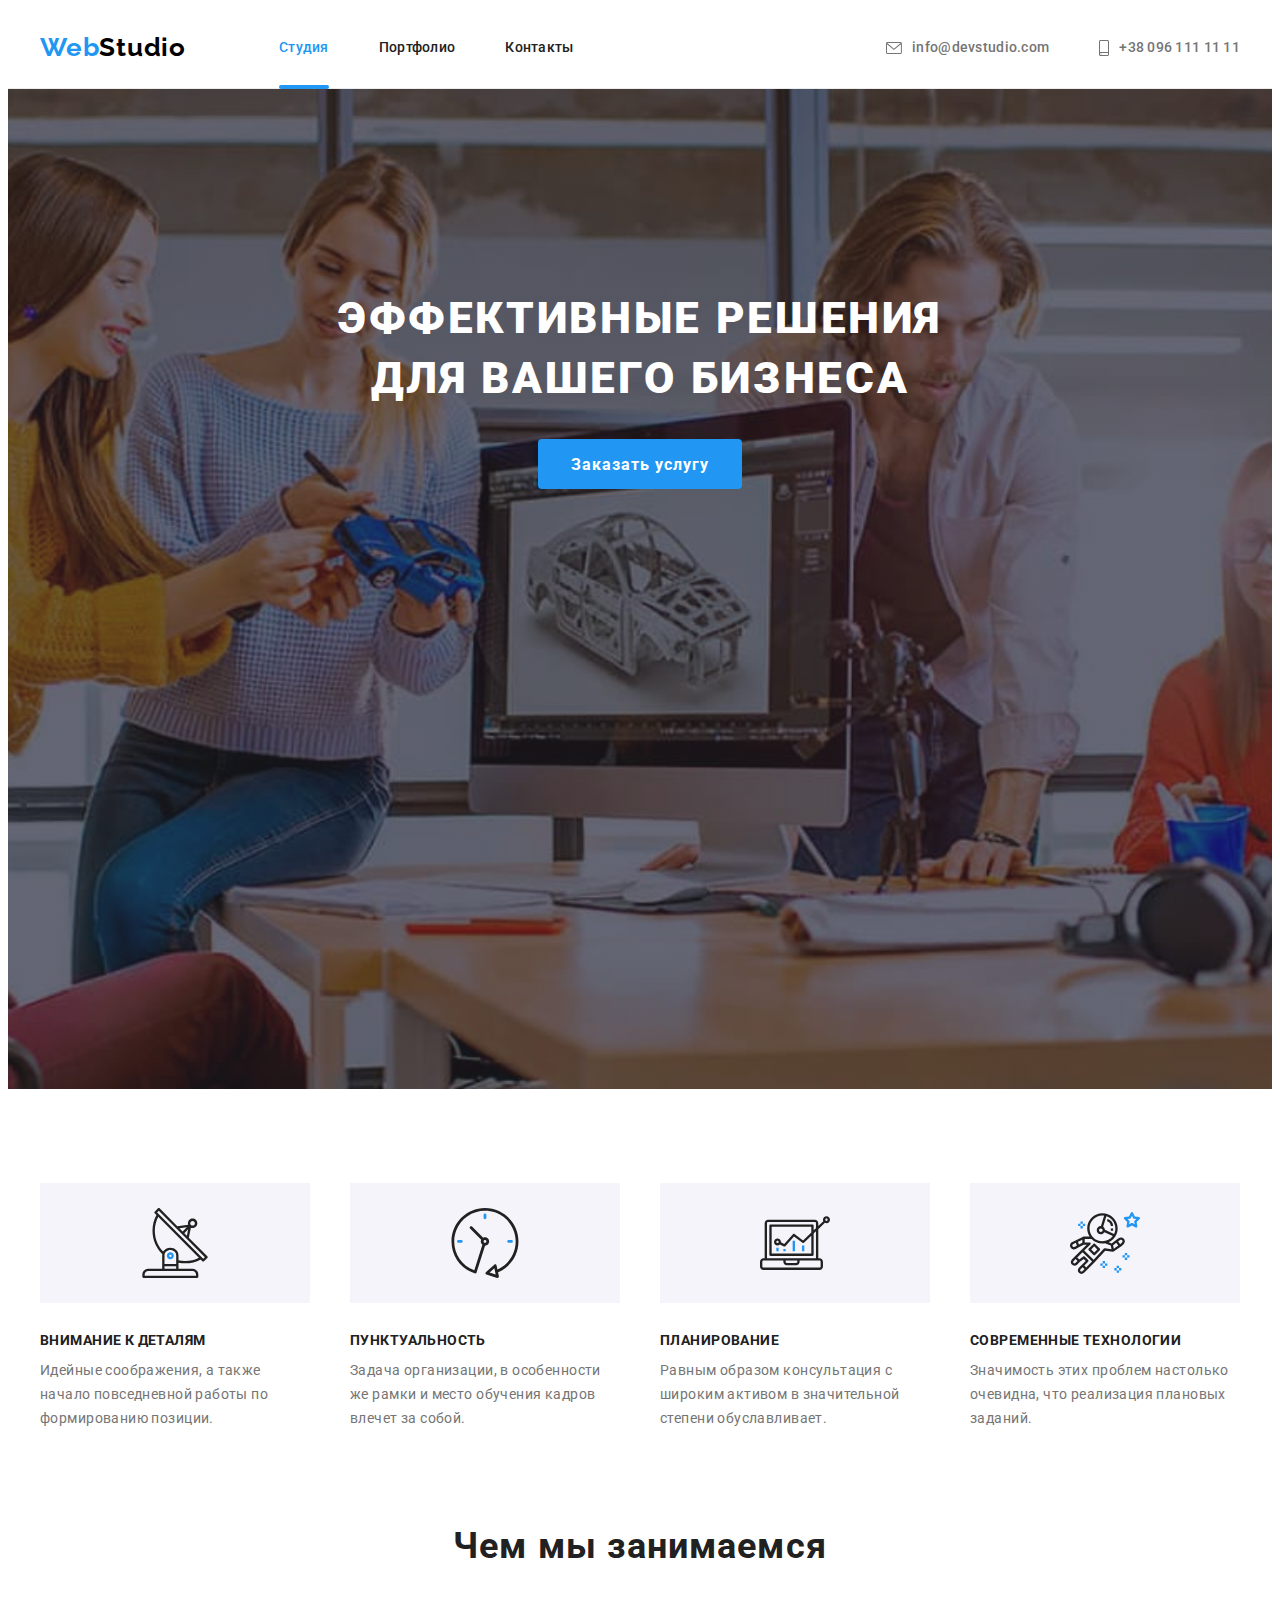
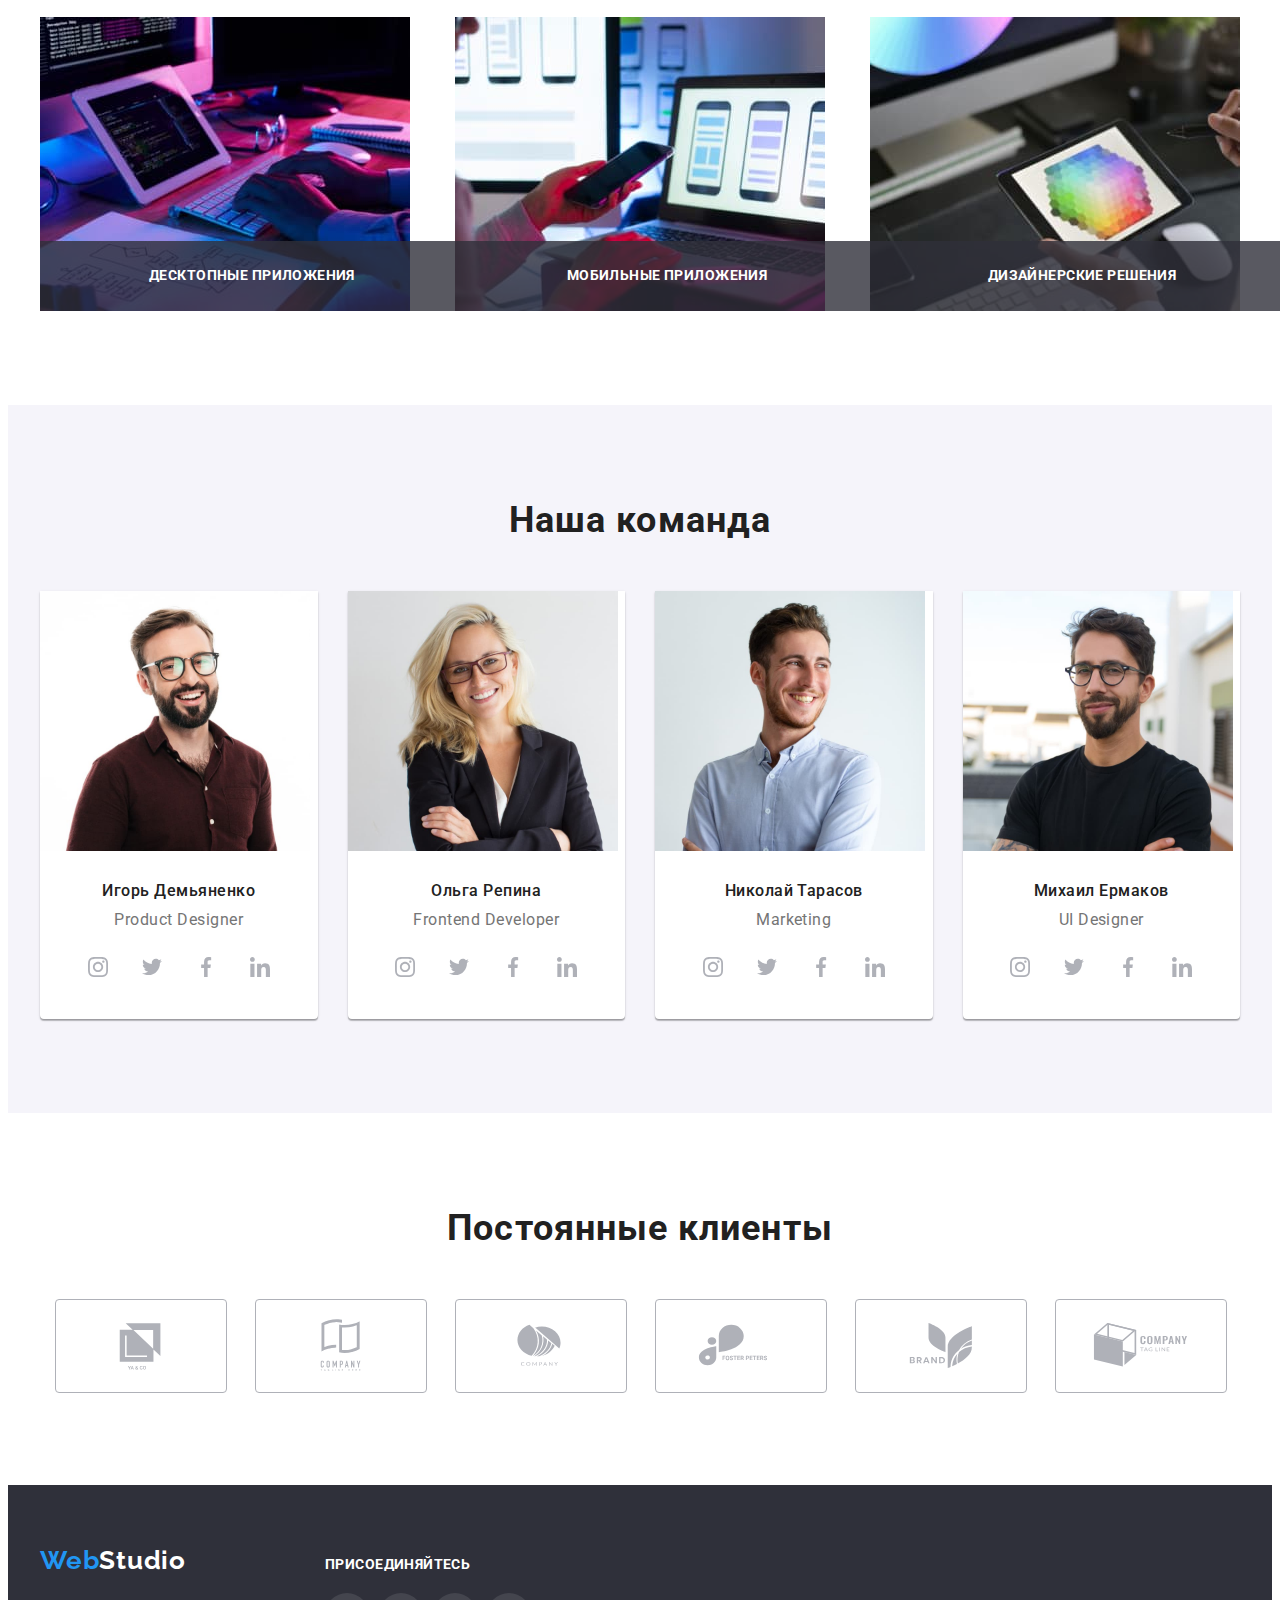
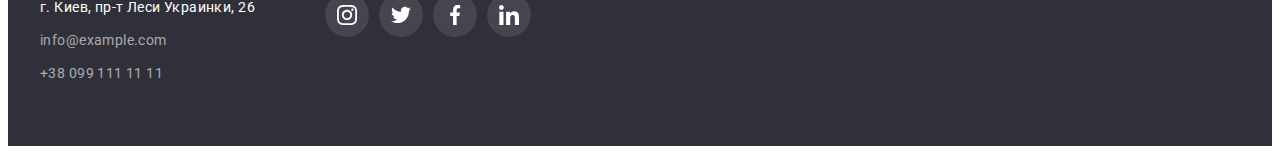
==== index.html @ 165cd379 "Загрузил код и материалы предыдущей домашней работы" ====
<!DOCTYPE html>
<html lang="ru">
<head>
    <meta charset="UTF-8">
    <meta http-equiv="X-UA-Compatible" content="IE=edge">
    <meta name="viewport" content="width=device-width, initial-scale=1.0">
    <title>WebStudio</title>
    <link rel="preconnect" href="https://fonts.googleapis.com">
    <link rel="preconnect" href="https://fonts.gstatic.com" crossorigin>
    <link href="https://fonts.googleapis.com/css2?family=Raleway:wght@700&family=Roboto:wght@400;500;700;900&display=swap" rel="stylesheet">
    <link rel="stylesheet" href="https://cdnjs.cloudflare.com/ajax/libs/modern-normalize/1.1.0/modern-normalize.min.css"
        integrity="sha512-wpPYUAdjBVSE4KJnH1VR1HeZfpl1ub8YT/NKx4PuQ5NmX2tKuGu6U/JRp5y+Y8XG2tV+wKQpNHVUX03MfMFn9Q=="
        crossorigin="anonymous" referrerpolicy="no-referrer" />
    <link rel="stylesheet" href="./css/styles.css">
</head>
<body>
    <header class="header">
        <div class="container">
            <nav class="header-nav">
                <a href="" lang="en" class="header-logo link"><span>Web</span>Studio</a>
                <ul class="header-list list">
                    <li class="header-item"><a href="./index.html" class="header-link link current">Студия</a></li>
                    <li class="header-item"><a href="./portfolio.html" class="header-link link hidden">Портфолио</a></li>
                    <li class="header-item"><a href="" class="header-link link hidden">Контакты</a></li>
                </ul>
            </nav>
            <ul class="header-aside list">
                <li class="header-contact">
                    <a href="mailto:info@devstudio.com" class="header-mail link"><svg class="header-icon-envelope" width="16" height="12">
                        <use href="./images/icons.svg#icon-envelope"></use>
                    </svg>info@devstudio.com</a>
                </li>
                <li class="header-contact">
                    <a href="tel:+380961111111" class="header-tel link"><svg class="header-icon-smartphone" width="10" height="16">
                        <use href="./images/icons.svg#icon-smartphone"></use>
                    </svg>+38 096 111 11 11</a>  
                </li>
            </ul>
        </div>
    </header>
    <main>
        <section class="hero">
            <div class="hero-content container">
                <h1 class="hero-titel">Эффективные решения для вашего бизнеса</h1>
                <button type="button" class="hero-btn" data-modal-open>Заказать услугу</button>
            </div>
        </section>
        <section class="about">
            <div class="container">
                <h2 class="about-titel visually-hidden">Нашы преимущества</h2>
                <ul class="about-list list">
                    <li class="about-item">
                        <div>
                            <svg class="fnetwork-icon " width="70" height="70">
                                <use href="./images/icons.svg#icon-antenna"></use>
                            </svg>
                        </div>
                        <h3 class="about-heading">Внимание к деталям</h3>
                        <p class="about-text">Идейные соображения, а также начало повседневной работы по формированию
                            позиции.</p>
                    </li>
                    <li class="about-item">
                        <div>
                            <svg class="fnetwork-icon" width="70" height="70">
                                <use href="./images/icons.svg#icon-clock"></use>
                            </svg>
                        </div>
                        <h3 class="about-heading">Пунктуальность</h3>
                        <p class="about-text">Задача организации, в особенности же рамки и место обучения кадров влечет за
                            собой.</p>
                    </li>
                    <li class="about-item">
                        <div>
                            <svg class="fnetwork-icon" width="70" height="70">
                                <use href="./images/icons.svg#icon-diagram"></use>
                            </svg>
                        </div>
                        <h3 class="about-heading">Планирование</h3>
                        <p class="about-text">Равным образом консультация с широким активом в значительной степени
                            обуславливает.</p>
                    </li>
                    <li class="about-item">
                        <div>
                            <svg class="fnetwork-icon" width="70" height="70">
                                <use href="./images/icons.svg#icon-astronaut"></use>
                            </svg>
                        </div>
                        <h3 class="about-heading">Современные технологии</h3>
                        <p class="about-text">Значимость этих проблем настолько очевидна, что реализация плановых заданий.
                        </p>
                    </li>
                </ul>
            </div>
        </section>
        <section class="work">
            <div class="container">
                <h2 class="work-titel">Чем мы занимаемся</h2>
                <ul class="work-list list">
                    <li class="work-item">
                        <img src="./images/we-doing-1.jpg" alt="печать кода разработчиком" width="370">
                        <h3 class="work-item-subtitel">Десктопные приложения</h3>
                    </li>
                    <li class="work-item">
                        <img src="./images/we-doing-2.jpg" alt="подбор стияля разработчиком" width="370">
                        <h3 class="work-item-subtitel">Мобильные приложения</h3>
                    </li>
                    <li class="work-item">
                        <img src="./images/we-doing-3.jpg" alt="цветовая палитра к стилям" width="370">
                        <h3 class="work-item-subtitel">Дизайнерские решения</h3>
                    </li>
                </ul>
            </div>
        </section>
        <section class="team">
            <div class="container">
                <h2 class="team-titel">Наша команда</h2>
                <ul class="team-list list">
                    <li class="team-item">
                        <img src="./images/foto-1-id.jpg" alt="фото Игорь Демьяненко" width="270">
                        <div>
                            <h3 class="team-heading">Игорь Демьяненко</h3>
                            <p lang="en" class="team-text">Product Designer</p>
                            <ul class="team-soc-list list">
                                <li class="team-soc-item">
                                    <a href="" class="team-soc-link link">
                                        <svg class="team-soc-icon" width="20" height="20">
                                            <use href="./images/icons.svg#icon-instagram"></use>
                                        </svg>
                                    </a>
                                </li>
                                <li class="team-soc-item">
                                    <a href="" class="team-soc-link link">
                                        <svg class="team-soc-icon" width="20" height="20">
                                            <use href="./images/icons.svg#icon-twitter"></use>
                                        </svg>
                                    </a>
                                </li>
                                <li class="team-soc-item">
                                    <a href="" class="team-soc-link link">
                                        <svg class="team-soc-icon" width="20" height="20">
                                            <use href="./images/icons.svg#icon-facebook"></use>
                                        </svg>
                                    </a>
                                </li>
                                <li class="team-soc-item">
                                    <a href="" class="team-soc-link link">
                                        <svg class="team-soc-icon" width="20" height="20">
                                            <use href="./images/icons.svg#icon-linkedin"></use>
                                        </svg>
                                    </a>
                                </li>
                            </ul>
                        </div>
                    </li>
                    <li class="team-item">
                        <img src="./images/foto-2-or.jpg" alt="фото Ольга Репина" width="270">
                        <div>
                            <h3 class="team-heading">Ольга Репина</h3>
                            <p lang="en" class="team-text">Frontend Developer</p>
                            <ul class="team-soc-list list">
                                <li class="team-soc-item">
                                    <a href="" class="team-soc-link link">
                                        <svg class="team-soc-icon" width="20" height="20">
                                            <use href="./images/icons.svg#icon-instagram"></use>
                                        </svg>
                                    </a>
                                </li>
                                <li class="team-soc-item">
                                    <a href="" class="team-soc-link link">
                                        <svg class="team-soc-icon" width="20" height="20">
                                            <use href="./images/icons.svg#icon-twitter"></use>
                                        </svg>
                                    </a>
                                </li>
                                <li class="team-soc-item">
                                    <a href="" class="team-soc-link link">
                                        <svg class="team-soc-icon" width="20" height="20">
                                            <use href="./images/icons.svg#icon-facebook"></use>
                                        </svg>
                                    </a>
                                </li>
                                <li class="team-soc-item">
                                    <a href="" class="team-soc-link link">
                                        <svg class="team-soc-icon" width="20" height="20">
                                            <use href="./images/icons.svg#icon-linkedin"></use>
                                        </svg>
                                    </a>
                                </li>
                            </ul>
                        </div>
                    </li>
                    <li class="team-item">
                        <img src="./images/foto-3-nt.jpg" alt="фото Николай Тарасов" width="270">
                        <div>
                            <h3 class="team-heading">Николай Тарасов</h3>
                            <p lang="en" class="team-text">Marketing</p>
                            <ul class="team-soc-list list">
                                <li class="team-soc-item">
                                    <a href="" class="team-soc-link link">
                                        <svg class="team-soc-icon" width="20" height="20">
                                            <use href="./images/icons.svg#icon-instagram"></use>
                                        </svg>
                                    </a>
                                </li>
                                <li class="team-soc-item">
                                    <a href="" class="team-soc-link link">
                                        <svg class="team-soc-icon" width="20" height="20">
                                            <use href="./images/icons.svg#icon-twitter"></use>
                                        </svg>
                                    </a>
                                </li>
                                <li class="team-soc-item">
                                    <a href="" class="team-soc-link link">
                                        <svg class="team-soc-icon" width="20" height="20">
                                            <use href="./images/icons.svg#icon-facebook"></use>
                                        </svg>
                                    </a>
                                </li>
                                <li class="team-soc-item">
                                    <a href="" class="team-soc-link link">
                                        <svg class="team-soc-icon" width="20" height="20">
                                            <use href="./images/icons.svg#icon-linkedin"></use>
                                        </svg>
                                    </a>
                                </li>
                            </ul>
                        </div>
                    </li>
                    <li class="team-item">
                        <img src="./images/foto-4-me.jpg" alt="фото Михаил Ермаков" width="270">
                        <div>
                            <h3 class="team-heading">Михаил Ермаков</h3>
                            <p lang="en" class="team-text">UI Designer</p>
                            <ul class="team-soc-list list">
                                <li class="team-soc-item">
                                    <a href="" class="team-soc-link link">
                                        <svg class="team-soc-icon" width="20" height="20">
                                            <use href="./images/icons.svg#icon-instagram"></use>
                                        </svg>
                                    </a>
                                </li>
                                <li class="team-soc-item">
                                    <a href="" class="team-soc-link link">
                                        <svg class="team-soc-icon" width="20" height="20">
                                            <use href="./images/icons.svg#icon-twitter"></use>
                                        </svg>
                                    </a>
                                </li>
                                <li class="team-soc-item">
                                    <a href="" class="team-soc-link link">
                                        <svg class="team-soc-icon" width="20" height="20">
                                            <use href="./images/icons.svg#icon-facebook"></use>
                                        </svg>
                                    </a>
                                </li>
                                <li class="team-soc-item">
                                    <a href="" class="team-soc-link link">
                                        <svg class="team-soc-icon" width="20" height="20">
                                            <use href="./images/icons.svg#icon-linkedin"></use>
                                        </svg>
                                    </a>
                                </li>
                            </ul>
                        </div>
                    </li>
                </ul>
            </div>
        </section>
        <section class="client">
            <div class="container">
                <h2 class="client-title">Постоянные клиенты</h2>
                <ul class="client-list list">
                    <li class="client-item">
                        <a href="" class="client-link">
                            <svg class="client-logo" width="106" height="60">
                                <use href="./images/icons.svg#icon-Logo-1"></use>
                            </svg>
                        </a>
                    </li>
                    <li class="client-item">
                        <a href="" class="client-link">
                            <svg class="client-logo" width="106" height="60">
                                <use href="./images/icons.svg#icon-Logo-2"></use>
                            </svg>
                        </a>
                    </li>
                    <li class="client-item">
                        <a href="" class="client-link">
                            <svg class="client-logo" width="106" height="60">
                                <use href="./images/icons.svg#icon-Logo-3"></use>
                            </svg>
                        </a>
                    </li>
                    <li class="client-item">
                        <a href="" class="client-link">
                            <svg class="client-logo" width="106" height="60">
                                <use href="./images/icons.svg#icon-Logo-4"></use>
                            </svg>
                        </a>
                    </li>
                    <li class="client-item">
                        <a href="" class="client-link">
                            <svg class="client-logo" width="106" height="60">
                                <use href="./images/icons.svg#icon-Logo-5"></use>
                            </svg>
                        </a>
                    </li>
                    <li class="client-item">
                        <a href="" class="client-link">
                            <svg class="client-logo" width="106" height="60">
                                <use href="./images/icons.svg#icon-Logo-6"></use>
                            </svg>
                        </a>
                    </li>
                </ul>
            </div>
        </section>
    </main>
    <footer class="footer">
        <div class="container">
            <div class="footer-contact">
                <a href="" lang="en" class="footer-link link"><span>Web</span>Studio</a>
                <address class="footer-address">
                    <ul class="footer-list list">
                        <li class="footer-item"><a href="https://goo.gl/maps/3HotEXgrahbwHq118" target="_blank"
                                rel="noopener nofollow noreferrer" class="footer-map link">г. Киев, пр-т Леси Украинки,
                                26</a></li>
                        <li class="footer-item"><a href="mailto:info@example.com"
                                class="footer-mail link">info@example.com</a></li>
                        <li class="footer-item"><a href="tel:+380991111111" class="footer-tel link">+38 099 111 11 11</a>
                        </li>
                    </ul>
                </address>
            </div>
            <div class="footer-network">
                <h3 class="fnetwork-title">Присоединяйтесь</h3>
                <ul class="fnetwork-list list">
                    <li class="fnetwork-item">
                        <a href="" class="fnetwork-link">
                            <svg class="fnetwork-icon" width="20" height="20">
                                <use href="./images/icons.svg#icon-instagram"></use>
                            </svg>
                        </a>
                    </li>
                    <li class="fnetwork-item">
                        <a href="" class="fnetwork-link">
                            <svg class="fnetwork-icon" width="20" height="20">
                                <use href="./images/icons.svg#icon-twitter"></use>
                            </svg>
                        </a>
                    </li>
                    <li class="fnetwork-item">
                        <a href="" class="fnetwork-link">
                            <svg class="fnetwork-icon" width="20" height="20">
                                <use href="./images/icons.svg#icon-facebook"></use>
                            </svg>
                        </a>
                    </li>
                    <li class="fnetwork-item">
                        <a href="" class="fnetwork-link">
                            <svg class="fnetwork-icon" width="20" height="20">
                                <use href="./images/icons.svg#icon-linkedin"></use>
                            </svg>
                        </a>
                    </li>
                </ul>
            </div>
        </div>
    </footer>
    <div class="backdrop is-hidden" data-modal>
        <div class="modal">
            <button type="button" class="modal-close-btn" data-modal-close>
                <svg class="modal-close-icon" width="30" height="30">
                    <use href="./images/icons.svg#icon-close"></use>
                </svg>
            </button>
        </div>
    </div>
    <script src="./js/model.js"></script>
</body>
</html>
---- css/styles.css ----
:root {
    --basic-text-color: #212121;
    --text-color: #757575;
    --accent-color: #2196F3;
    --text-on-dark-background: #FFFFFF;
    --first-background-color: #FFFFFF;
    --second-background-color: #2F303A;
    --third-background-color: #F5F4FA;
    --background-button: #F5F4FA;
    --basic-socicon-color: #AFB1B8;
} 

p, h1, h2, h3, h4, h5, h6 {
    margin: 0%;
}

ul, ol {
    margin: 0%;
    padding-left: 0%;
}

.container {
    width: 1200px;
    margin: 0 auto;
    padding-left: 15px;
    padding-right: 15px;
}

body {
    font-family: 'Roboto', sans-serif;
    color: var(--basic-text-color);
}

.list {
    list-style: none;
}

.link {
    text-decoration: none;
}

.link.current {
    color: var(--accent-color);
}

.link.hidden::after {
    content: '';
    position: absolute;
    left: 0;
    bottom: -1px;

    display: block;
    width: 100%;
    height: 4px;
    border-radius: 2px;
    background-color: var(--accent-color);

    opacity: 0;
    transform: scaleX(0);
    transition: opacity 250ms cubic-bezier(0.4, 0, 0.2, 1), transform 250ms cubic-bezier(0.4, 0, 0.2, 1);
}

.link.current::after {
    content: '';
    position: absolute;
    left: 0;
    bottom: -1px;

    display: block;
    width: 100%;
    height: 4px;
    border-radius: 2px;
    background-color: var(--accent-color);
}

img {
    display: block;
}

.visually-hidden {
    position: absolute;
    width: 1px;
    height: 1px;
    margin: -1px;
    border: 0;
    padding: 0;
    white-space: nowrap;
    clip-path: inset(100%);
    clip: rect(0 0 0 0);
    overflow: hidden;
}

/*-------------------------------------------------------HEADER-------------------------------------------------------*/

.header {
    background-color: var(--first-background-color);
    border-bottom: 1px solid #ECECEC;
}

.header .container {
    display: flex;
    align-items: center;
}

.header-logo span {
    color: #2196F3;
}

.header-nav {
    display: flex;
    align-items: center;
}

.header-logo {
    margin-right: 93px;

    font-family: 'Raleway', sans-serif;
    font-weight: 700;
    font-size: 26px;
    line-height: 1.2;
    letter-spacing: 0.03em;
    color: #000000;
}

.header-link {
    position: relative;

    padding-top: 32px;
    padding-bottom: 32px;
    display: block;
    
    font-weight: 500;
    font-size: 14px;
    line-height: 1.14;
    letter-spacing: 0.02em;
    color: var(--basic-text-color);
    transition: color 250ms cubic-bezier(0.4, 0, 0.2, 1);
}



.header-list {
    display: flex;
}

.header-item:not(:last-child),
.header-contact:not(:last-child) {
    margin-right: 50px;
}

.header-aside {
    display: flex;
    margin-left: auto;
}

.header-icon-envelope {
    width: 16px;
    height: 12px;
    margin-right: 10px;
    fill: currentColor;
}

.header-icon-smartphone {
    width: 10px;
    height: 16px;
    margin-right: 10px;
    fill: currentColor;
}

.header-mail,.header-tel {
    display: flex;
    align-items: center;
    padding-top: 32px;
    padding-bottom: 32px;
    font-weight: 500;
    font-size: 14px;
    line-height: 1.14;
    letter-spacing: 0.02em;
    color: var(--text-color);
    transition: color 250ms cubic-bezier(0.4, 0, 0.2, 1);
}

.header-link:hover, 
.header-link:focus,
.header-mail:hover,
.header-mail:focus,
.header-tel:hover,
.header-tel:focus { 
    color: var(--accent-color);
} 

.header-link:hover.link.hidden::after,
.header-link:focus.link.hidden::after {
    opacity: 1;
    transform: scaleX(1);
}

/*-------------------------------------------------------HERO-------------------------------------------------------*/

.hero {
    max-width: 1600px;
    height: 600px;
    padding: 200px 0px;
    margin: 0 auto;
    background-image: linear-gradient(
        rgba(47, 48, 58, 0.4),
        rgba(47, 48, 58, 0.4)),
        url(../images/background-hero.jpg);
    background-size: cover;
    background-position: center;
    background-repeat: no-repeat;
    background-color: #C4C4C4;
}

.hero-content {
    text-align: center;
}

.hero-titel {
    max-width: 696px;
    margin: 0px auto;

    font-weight: 900;
    font-size: 44px;
    line-height: 1.36;
    letter-spacing: 0.06em;
    text-transform: uppercase;
    color: var(--text-on-dark-background);
}

.hero-btn {
    min-width: 200px;
    height: 50px;
    border-radius: 4px;
    border: 1px solid transparent;
    padding: 10px 32px;
    margin-top: 30px;

    font-family: inherit;
    font-weight: 700;
    font-size: 16px;
    line-height: 1.88;
    letter-spacing: 0.06em;
    color: var(--text-on-dark-background);
    background-color: var(--accent-color);
    cursor: pointer;
    text-align: center;
    transition: background-color 250ms cubic-bezier(0.4, 0, 0.2, 1);
}

.hero-btn:hover, .hero-btn:focus {
    background-color: #188CE8;
}

/*-------------------------------------------------------ABOUT-------------------------------------------------------*/

.about {
    padding-top: 94px;
    padding-bottom: 47px;
}

.about-list{
    display: flex;
    justify-content: space-between;
}

.about-item{
    max-width: 270px;
}

.about-item div {
    display: flex;
    height: 120px;
    background-color: var(--background-button);
    justify-content: center;
    align-items: center;
}

/* .about-item::before {
    display: block;
    content: '';
    height: 120px;
    background-image: url(../images/antenna.svg);
    background-color: var(--background-button); */

.about-heading {
    margin-top: 30px;
    font-weight: 700;
    font-size: 14px;
    line-height: 1.14;
    letter-spacing: 0.03em;
    text-transform: uppercase;
}

.about-text {
    margin-top: 10px;

    font-size: 14px;
    line-height: 1.71;
    letter-spacing: 0.03em;
    color: var(--text-color);
}

/*-------------------------------------------------------WORK-------------------------------------------------------*/

.work {
    padding-top: 47px;
    padding-bottom: 94px;
}

.work-titel {
    font-weight: 700;
    font-size: 36px;
    line-height: 1.17;
    text-align: center;
    letter-spacing: 0.03em;
}

.work-list{
    margin-top: 50px;
    display: flex;
    justify-content: space-between;
}

.work-item {
    position: relative;
}

.work-item-subtitel {
    position: absolute;
    left: 0;
    bottom: 0;

    font-weight: 700;
    font-size: 14px;
    line-height: 1.14;
    text-align: center;
    letter-spacing: 0.03em;
    text-transform: uppercase;
    color: var(--first-background-color);
    background-color: rgba(47, 48, 58, 0.8);

    display: block;
    width: 100%;
    padding: 27px;
}

/*-------------------------------------------------------TEAM-------------------------------------------------------*/

.team {
    padding-top: 94px;
    padding-bottom: 94px;

    background-color: var(--third-background-color);
}

.team-list {
    display: flex;
    margin-top: 50px;
}

.team-item {
    width: calc((100% - 90px) / 4);
    margin-right: 30px;
    background-color: var(--first-background-color);

    border-radius: 0px 0px 4px 4px;
    box-shadow: 0px 1px 3px rgba(0, 0, 0, 0.12), 0px 1px 1px rgba(0, 0, 0, 0.14), 0px 2px 1px rgba(0, 0, 0, 0.2);
}

.team-item:last-child {
    margin-right: 0px;
}

.team-item div {
    padding-top: 30px;
    padding-bottom: 30px;
    text-align: center;
}

.team-titel {
    font-weight: 700;
    font-size: 36px;
    line-height: 1.17;
    text-align: center;
    letter-spacing: 0.03em;
}

.team-heading {
    font-weight: 500;
    font-size: 16px;
    line-height: 1.19;
    letter-spacing: 0.03em;
}

.team-text {
    margin-top: 10px;

    font-size: 16px;
    line-height: 1.19;
    letter-spacing: 0.03em;
    color: var(--text-color);
}

.team-soc-list {
    display: flex;
    margin-top: 16px;
    justify-content: center;
}

.team-soc-item {
    width: 44px;
    height: 44px;
    margin-right: 10px;
}

.team-soc-item:last-child {
    margin-right: 0px;
}

.team-soc-link {
    width: 100%;
    height: 100%;
    display: flex;
    border-radius: 50%;
    align-items: center;
    justify-content: center;
    color: var(--basic-socicon-color);
    transition: color 250ms cubic-bezier(0.4, 0, 0.2, 1), background 250ms cubic-bezier(0.4, 0, 0.2, 1);
}

.team-soc-icon {
    fill: currentColor;
}

.team-soc-link:hover,
.team-soc-link:focus {
    background-color: var(--accent-color);
    color: #FFFFFF;
}


/*-------------------------------------------------------CLIENT-------------------------------------------------------*/

.client {
    padding-top: 94px;
    padding-bottom: 94px;
}

.client-title {
    font-weight: 700;
    font-size: 36px;
    line-height: 1.17;
    text-align: center;
    letter-spacing: 0.03em;
}

.client-list {
    display: flex;
    margin-top: 50px;
    justify-content: center;
}

.client-item {
    margin-left: 30px;
    width: 170px;
    height: 92px;
}

.client-link {
    display: flex;
    width: 100%;
    height: 100%;
    justify-content: center;
    align-items: center;
    color: var(--basic-socicon-color);
    border-radius: 4px;
    border: 1px solid #AFB1B8;
    transition: color 250ms cubic-bezier(0.4, 0, 0.2, 1), border 250ms cubic-bezier(0.4, 0, 0.2, 1);
}

.client-item:first-child {
    margin-left: 0px;
}

.client-logo {
    fill: currentColor;
}

.client-link:hover,
.client-link:focus {
    color: var(--accent-color);
    border: 1px solid var(--accent-color);
}

/*-------------------------------------------------------FOOTER-------------------------------------------------------*/

.footer {
    background-color: var(--second-background-color);
    padding-top: 60px;
    padding-bottom: 60px;
}

.footer .container {
    display: flex;
    align-items: baseline;
}

.footer-link {
    font-family: 'Raleway', sans-serif;
    font-weight: 700;
    font-size: 26px;
    line-height: 1.19;
    letter-spacing: 0.03em;
    color: #FFFFFF;
}

.footer-link span {
    color: #2196F3;
}

.footer-address {
    margin-top: 20px;
    font-style: normal;
}

.footer-item:not(:first-child) {
    margin-top: 9px;
}

.footer-map {
    font-family: inherit;
    font-size: 14px;
    line-height: 1.71;
    letter-spacing: 0.03em;
    color: var(--text-on-dark-background);
    transition: color 250ms cubic-bezier(0.4, 0, 0.2, 1);
}

.footer-mail,.footer-tel {
    font-size: 14px;
    line-height: 1.71;
    letter-spacing: 0.03em;
    color: rgba(255, 255, 255, 0.6);
    transition: color 250ms cubic-bezier(0.4, 0, 0.2, 1);
}

.footer-mail:hover,
.footer-mail:focus,
.footer-tel:hover,
.footer-tel:focus,
.footer-map:hover,
.footer-map:focus {
    color: var(--accent-color);
}

.footer-network { 
    margin-left: 70px;
    width: 206px;
}

.fnetwork-title {
    font-weight: 700;
    font-size: 14px;
    line-height: 1.14;
    letter-spacing: 0.03em;
    text-transform: uppercase;
    color: var(--first-background-color);
}

.fnetwork-list {
    margin-top: 20px;
    display: flex;
    justify-content: space-between;
}

.fnetwork-item {
    width: 44px;
    height: 44px;
}

.fnetwork-link {
    display: flex;
    width: 100%;
    height: 100%;
    border-radius: 50%;
    background-color: rgba(255, 255, 255, 0.1);
    justify-content: center;
    align-items: center;
    transition: background 250ms cubic-bezier(0.4, 0, 0.2, 1);
}

.fnetwork-icon {
    fill: #FFFFFF
}

.fnetwork-link:hover,
.fnetwork-link:focus {
    background-color: var(--accent-color);
}

/*----------------------------------------------------MODAL WINDOW---------------------------------------------------------*/

.backdrop {
    position: fixed;
    top: 0;
    left: 0;
    width: 100%;
    height: 100%;
    background-color: rgba(0, 0, 0, 0.2);

    transition: opacity 250ms cubic-bezier(0.4, 0, 0.2, 1), visibility 250ms cubic-bezier(0.4, 0, 0.2, 1);
}

.backdrop.is-hidden {
    visibility: hidden;
    opacity: 0;
    pointer-events: none;
}

.backdrop.is-hidden .modal {
    transform: translate(-50%, -50%) scale(1.1);
}

.modal {
    position: absolute;
    top: 50%;
    left: 50%;
    transform: translate(-50%, -50%) scale(1);
    transition: transform 250ms cubic-bezier(0.4, 0, 0.2, 1);

    width: 528px;
    min-height: 581px;
    border-radius: 4px;

    background-color: var(--first-background-color); 
}

.modal-close-btn {
    position: absolute;
    top: 8px;
    right: 8px;

    display: flex;
    width: 30px;
    height: 30px;
    padding: 0;
    justify-content: center;
    align-items: center;
    border-radius: 50%;
    border: 1px solid rgba(0, 0, 0, 0.1);
    background-color: transparent;
    cursor: pointer;
}

.modal-close-icon {
    width: 18px;
    height: 18px;
}

/*----------------------------------------------------PAGE PORTFOLIO-------------------------------------------------------*/

.portfolio {
    padding-top: 94px;
    padding-bottom: 94px;
}

.portfolio-list {
    display: flex;
    justify-content: center;
}

.portfolio-item:not(:first-child) {
    margin-left: 8px;
}

.portfolio-btn {
    display: inline-block;
    min-width: 73px;
    border-radius: 4px;
    border: 1px solid transparent;
    padding: 6px 22px;

    font-family: inherit;
    font-style: normal;
    font-weight: 500;
    font-size: 16px;
    line-height: 1.62;
    /* identical to box height, or 162% */
    text-align: center;
    letter-spacing: 0.03em;
    color: var(--basic-text-color);
    background-color: var(--background-button);
    cursor: pointer;
    transition: color 250ms cubic-bezier(0.4, 0, 0.2, 1), background 250ms cubic-bezier(0.4, 0, 0.2, 1), box-shadow 250ms cubic-bezier(0.4, 0, 0.2, 1);
}

.portfolio-btn:hover,
.portfolio-btn:focus,
.portfolio-btn:active {
    color: var(--text-on-dark-background);
    background-color: var(--accent-color);
    box-shadow: 0px 3px 1px rgba(0, 0, 0, 0.1), 0px 1px 2px rgba(0, 0, 0, 0.08), 0px 2px 2px rgba(0, 0, 0, 0.12);
}

.examples-list {
    display: flex;
    flex-wrap: wrap;
    margin-top: 50px;
}

.examples-item {
    cursor: pointer;
    width: calc((100% - 60px) / 3);
}

.examples-item:not(:nth-child(3n)) {
    margin-right: 30px;
}

.examples-item:not(:nth-child(-n+3)) {
    margin-top: 30px;
}

.examples-link {
    display: block;
    transition: box-shadow 1000ms cubic-bezier(0.4, 0, 0.2, 1);
}

.examples-link:hover,
.examples-link:focus {
    box-shadow: 0px 1px 1px rgba(0, 0, 0, 0.12), 0px 4px 4px rgba(0, 0, 0, 0.06), 1px 4px 6px rgba(0, 0, 0, 0.16);
}

.examples-link:hover .examples-text,
.examples-link:focus .examples-text {
    transform: translateY(0);
}

.examples-top-wrap {
    position: relative;
    overflow: hidden;
}

.examples-text {
    position: absolute;
    top: 0;
    left: 0;
    font-weight: 400;
    font-size: 18px;
    line-height: 1.56;
    letter-spacing: 0.03em;
    color: #FFFFFF;
    background-color: rgba(33, 150, 243, 0.9);
    height: 100%;
    padding: 63px 24px;
    transform: translateY(101%);
    transition: transform 250ms cubic-bezier(0.4, 0, 0.2, 1);   
}

.examples-botton-wrap {
    padding: 20px 24px;
    border-right: 1px solid #EEEEEE;
    border-bottom: 1px solid #EEEEEE;
    border-left: 1px solid #EEEEEE;
}

.examples-heading {
    font-weight: 700;
    font-size: 18px;
    line-height: 2;
    letter-spacing: 0.06em;
    color: var(--basic-text-color)
}

.examples-par {
    margin-top: 4px;

    font-size: 16px;
    line-height: 1.88;
    letter-spacing: 0.03em;
    color: var(--text-color)
}
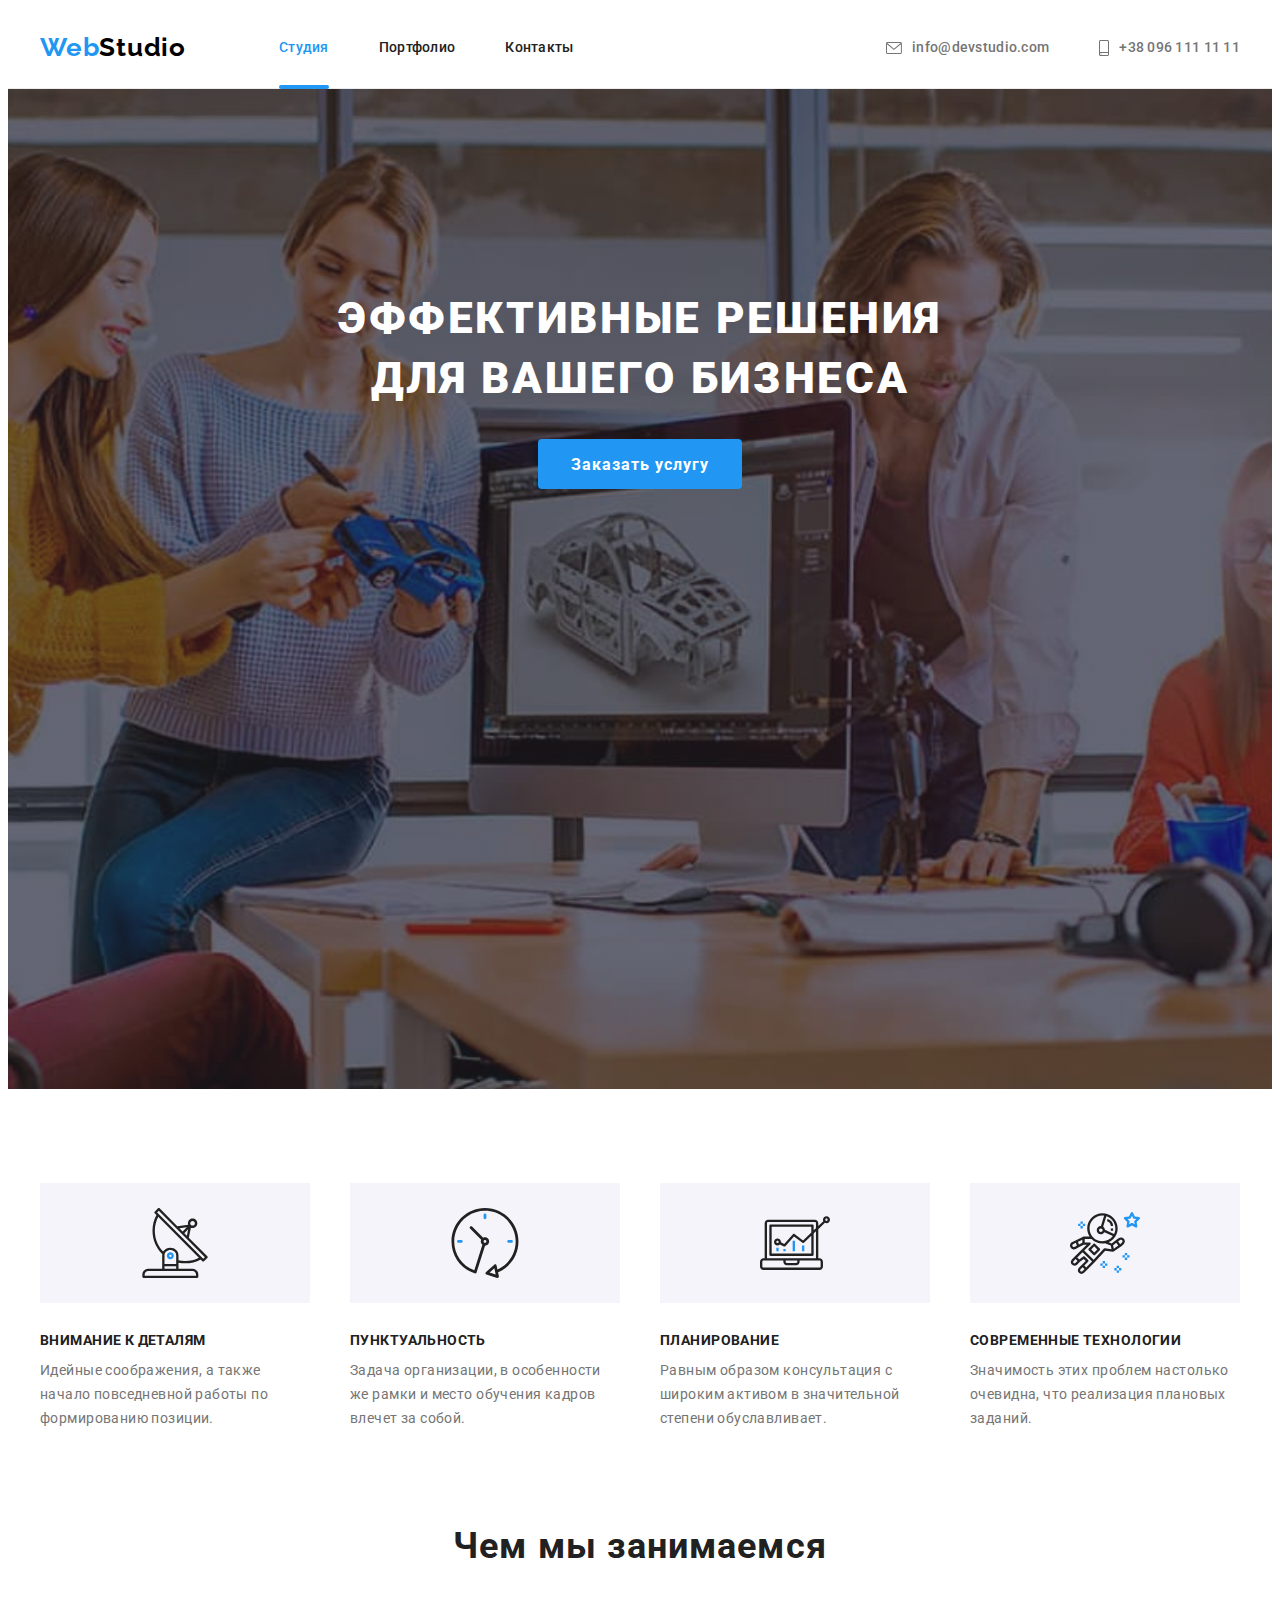
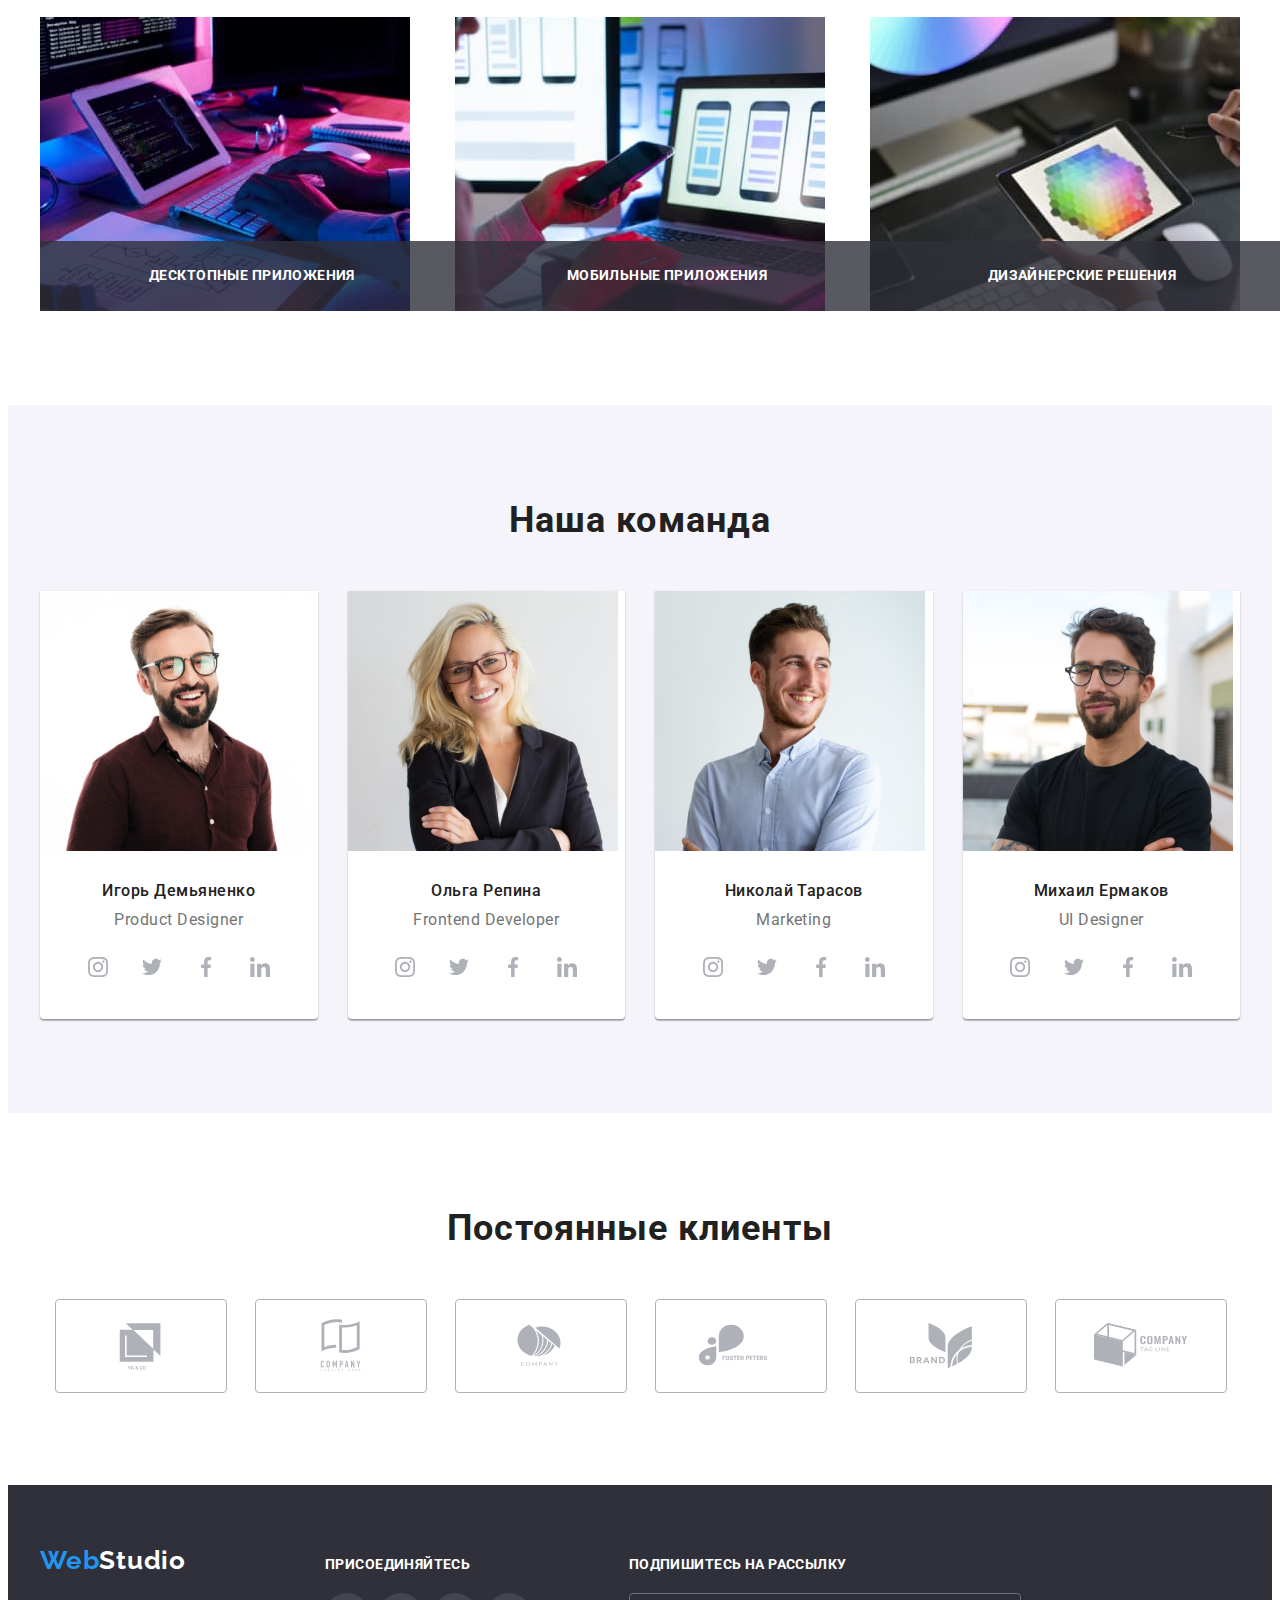
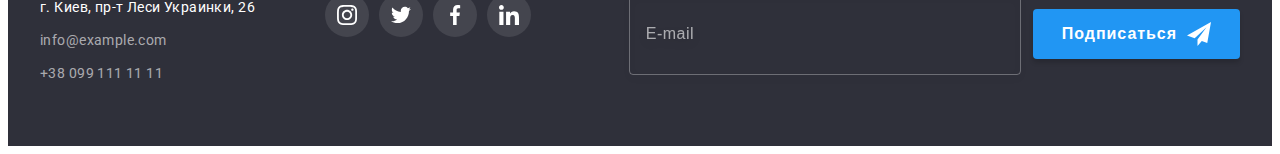
==== commit 11a4105c: "Оформляет форму в модальном окне" ====
--- a/index.html
+++ b/index.html
@@ -365,6 +365,13 @@
                     </li>
                 </ul>
             </div>
+            <div class="footer-box">
+                <b class="footer-form-title">Подпишитесь на рассылку</b>
+                <form class="footer-form">
+                    <input type="text" name="email-for-distribution" id="email-for-distribution" placeholder="E-mail">
+                    <button type="submit" class="footer-form-btn">Подписаться</button>
+                </form>
+            </div>
         </div>
     </footer>
     <div class="backdrop is-hidden" data-modal>
@@ -374,6 +381,49 @@
                     <use href="./images/icons.svg#icon-close"></use>
                 </svg>
             </button>
+            <b class="modal-form-title">Оставьте свои данные, мы вам перезвоним</b>
+            <form class="modal-form">
+                <div class="form-filed">
+                    <label for="name-date" class="form-label">Имя</label>
+                    <div class="wrap-input">
+                        <input type="text" name="name-date" id="name-date" class="form-input">
+                        <svg class="icon-input" width="18" height="18">
+                            <use href="./images/icons.svg#icon-person-black"></use>
+                        </svg>
+                    </div>
+                </div>
+                <div class="form-filed">
+                    <label for="tel-date" class="form-label">Телефон</label>
+                    <div class="wrap-input">
+                        <input type="tel" name="tel-date" id="tel-date" class="form-input">
+                        <svg class="icon-input" width="18" height="18">
+                            <use href="./images/icons.svg#icon-phone-black"></use>
+                        </svg>
+                    </div>
+                </div>
+                <div class="form-filed">
+                    <label for="mail-date" class="form-label">Почта</label>
+                    <div class="wrap-input">
+                        <input type="email" name="mail-date" id="mail-date" class="form-input">
+                        <svg class="icon-input" width="18" height="18">
+                            <use href="./images/icons.svg#icon-email-black"></use>
+                        </svg>
+                    </div>
+                </div>
+                <div class="form-filed">
+                    <label for="comments" class="form-label">Комментарий</label>
+                    <textarea name="comments" id="comments" placeholder="Введите текст" class="form-comments"></textarea>
+                </div>
+                <div class="form-checkbox">
+                    <input type="checkbox" name="accord" id="accord" class="policy visually-hidden">
+                    <label for="accord" class="form-label">
+                        <span class="check-icon"></span>
+                        <span>Соглашаюсь с рассылкой и принимаю <a href="" target="_blank" rel="noopener nofollow noreferrer"
+                            class="check-link">Условия договора</a></span> 
+                    </label>
+                </div>
+                <button type="submit" class="modal-form-bth">Отправить</button>
+            </form>
         </div>
     </div>
     <script src="./js/model.js"></script>
--- a/css/styles.css
+++ b/css/styles.css
@@ -599,6 +599,87 @@
     background-color: var(--accent-color);
 }
 
+.footer-box {
+    margin-left: auto;
+    margin-right: 0;
+}
+
+.footer-form-title {
+    font-weight: 700;
+    font-size: 14px;
+    line-height: 1.14;
+    letter-spacing: 0.03em;
+    text-transform: uppercase;
+    color: var(--first-background-color);
+}
+
+.footer-form {
+    display: flex;
+    margin-top: 20px;
+    align-items: center;
+}
+
+.footer-form input {
+    width: 358px;
+    height: 50px;
+    border: 1px solid rgba(255, 255, 255, 0.3);
+    border-radius: 4px;
+    padding: 15px 16px;
+    
+    filter: drop-shadow(0px 4px 4px rgba(0, 0, 0, 0.15));
+    background-color: transparent;
+    color: var(--text-on-dark-background);
+}
+
+.footer-form input::placeholder{
+    font-size: 16px;
+    line-height: 1.25;
+    align-items: center;
+    letter-spacing: 0.03em;
+    color: rgba(255, 255, 255, 0.6);;
+}
+
+.footer-form-btn {
+    display: inline-flex;
+    min-width: 200px;
+    height: 50px;
+    margin-left: 12px;
+    padding: 10px 28px;
+    align-items: center;
+    justify-content: center;
+
+    background: #2196F3;
+    box-shadow: 0px 4px 4px rgba(0, 0, 0, 0.15);
+    border-radius: 4px;
+    border: 1px solid transparent;
+    transition: background 250ms cubic-bezier(0.4, 0, 0.2, 1);
+    
+    
+    font-weight: 700;
+    font-size: 16px;
+    line-height: 1.88;
+    letter-spacing: 0.06em;
+    color: var(--text-on-dark-background);
+    cursor: pointer;
+}
+
+.footer-form-btn:hover, .footer-form-btn:focus {
+    background-color: #188CE8;
+}
+
+.footer-form-btn::after {
+    display: inline-block;
+    content: '';
+    width: 24px;
+    height: 24px;
+    margin-left: 10px;
+
+    background-image: url(../images/send.svg);
+    background-size: contain;
+    background-repeat: no-repeat;
+}
+
+
 /*----------------------------------------------------MODAL WINDOW---------------------------------------------------------*/
 
 .backdrop {
@@ -626,6 +707,7 @@
     position: absolute;
     top: 50%;
     left: 50%;
+    padding: 40px;
     transform: translate(-50%, -50%) scale(1);
     transition: transform 250ms cubic-bezier(0.4, 0, 0.2, 1);
 
@@ -651,11 +733,174 @@
     border: 1px solid rgba(0, 0, 0, 0.1);
     background-color: transparent;
     cursor: pointer;
+    color: #000000;
+    transition: color 250ms cubic-bezier(0.4, 0, 0.2, 1);
 }
 
 .modal-close-icon {
     width: 18px;
     height: 18px;
+    fill: currentColor;
+}
+
+.modal-close-btn:hover,
+.modal-close-btn:focus {
+    color: var(--accent-color);
+}
+
+.modal-form-title {
+    display: block;
+    font-weight: 700;
+    font-size: 20px;
+    line-height: 1.15;
+    letter-spacing: 0.03em;
+    text-align: center;
+}
+
+.modal-form {
+    width: 448px;
+    height: 342px;
+}
+
+.form-filed:first-child {
+    margin-top: 12px;
+}
+
+.form-filed {
+    display: flex;
+    flex-direction: column;
+    margin-top: 10px;
+}
+
+.form-checkbox {
+    display: flex;
+    align-items: center;
+    justify-content: center;
+    margin-top: 20px;
+}
+
+.form-checkbox .form-label {
+    display: flex;
+    align-items: center;
+    font-size: 14px;
+    line-height: 1.71;
+    letter-spacing: 0.03em;
+    color: var(--text-color);
+}
+
+.policy:checked + .form-label .check-icon {
+    border-color: var(--accent-color);
+    background-color: var(--accent-color);
+    background-image: url(../images/vector.svg);
+    background-position: center;
+    background-repeat: no-repeat;
+}
+
+.check-icon {
+    width: 16px;
+    height: 15px;
+    border: 2px solid #212121;
+    border-radius: 2px;
+    margin-right: 7px;
+    transition: background-color 250ms cubic-bezier(0.4, 0, 0.2, 1), border-color 250ms cubic-bezier(0.4, 0, 0.2, 1);
+}
+
+.form-label {
+    font-size: 12px;
+    line-height: 1.17;
+    letter-spacing: 0.01em;
+    color: var(--text-color);
+}
+
+.check-link {
+    color: var(--accent-color);
+}
+
+.wrap-input {
+    position: relative;
+}
+
+.form-input {
+    width: 100%;
+    height: 40px;
+    margin-top: 4px;
+    padding: 11px 11px 11px 41px;
+   
+    border: 1px solid rgba(33, 33, 33, 0.2);
+    border-radius: 4px;
+    outline: none;
+    cursor: pointer;
+    transition: border-color 250ms cubic-bezier(0.4, 0, 0.2, 1);
+}
+
+.icon-input {
+    transition: fill 250ms cubic-bezier(0.4, 0, 0.2, 1);
+}
+
+.form-input:focus {
+    border-color: var(--accent-color);
+}
+
+.form-input:focus + .icon-input {
+    fill: var(--accent-color);
+}
+
+.icon-input {
+    position: absolute;
+    left: 12px;
+    bottom: calc(50% - 2px);
+    transform: translateY(50%);
+}
+
+.form-comments {
+    width: 100%;
+    height: 120px;
+    border: 1px solid rgba(33, 33, 33, 0.2);
+    border-radius: 4px;
+    margin-top: 4px;
+    padding: 12px 16px;
+    resize: none;
+    cursor: pointer;
+    outline: none;
+    transition: border-color 250ms cubic-bezier(0.4, 0, 0.2, 1);
+}
+
+.form-comments:focus {
+    border-color: var(--accent-color);
+}
+
+.form-comments::placeholder {
+    font-size: 14px;
+    line-height: 1.14;
+    letter-spacing: 0.01em;
+    color: rgba(117, 117, 117, 0.5);
+}
+
+.modal-form-bth {
+    display: flex;
+    min-width: 200px;
+    height: 50px;
+    border-radius: 4px;
+    padding: 10px 55px;
+    margin-top: 30px;
+    margin-left: auto;
+    margin-right: auto;
+
+    font-weight: 700;
+    font-family: inherit;
+    color: var(--text-on-dark-background);
+    align-items: center;
+    justify-content: center;
+    background: var(--accent-color);
+    border: 1px solid transparent;
+    box-shadow: 0px 4px 4px rgba(0, 0, 0, 0.15);
+    cursor: pointer;
+    transition: background 250ms cubic-bezier(0.4, 0, 0.2, 1);
+}
+
+.modal-form-bth:hover,
+.modal-form-bth:focus {
+    background: #188CE8;
 }
 
 /*----------------------------------------------------PAGE PORTFOLIO-------------------------------------------------------*/
@@ -686,7 +931,6 @@
     font-weight: 500;
     font-size: 16px;
     line-height: 1.62;
-    /* identical to box height, or 162% */
     text-align: center;
     letter-spacing: 0.03em;
     color: var(--basic-text-color);
